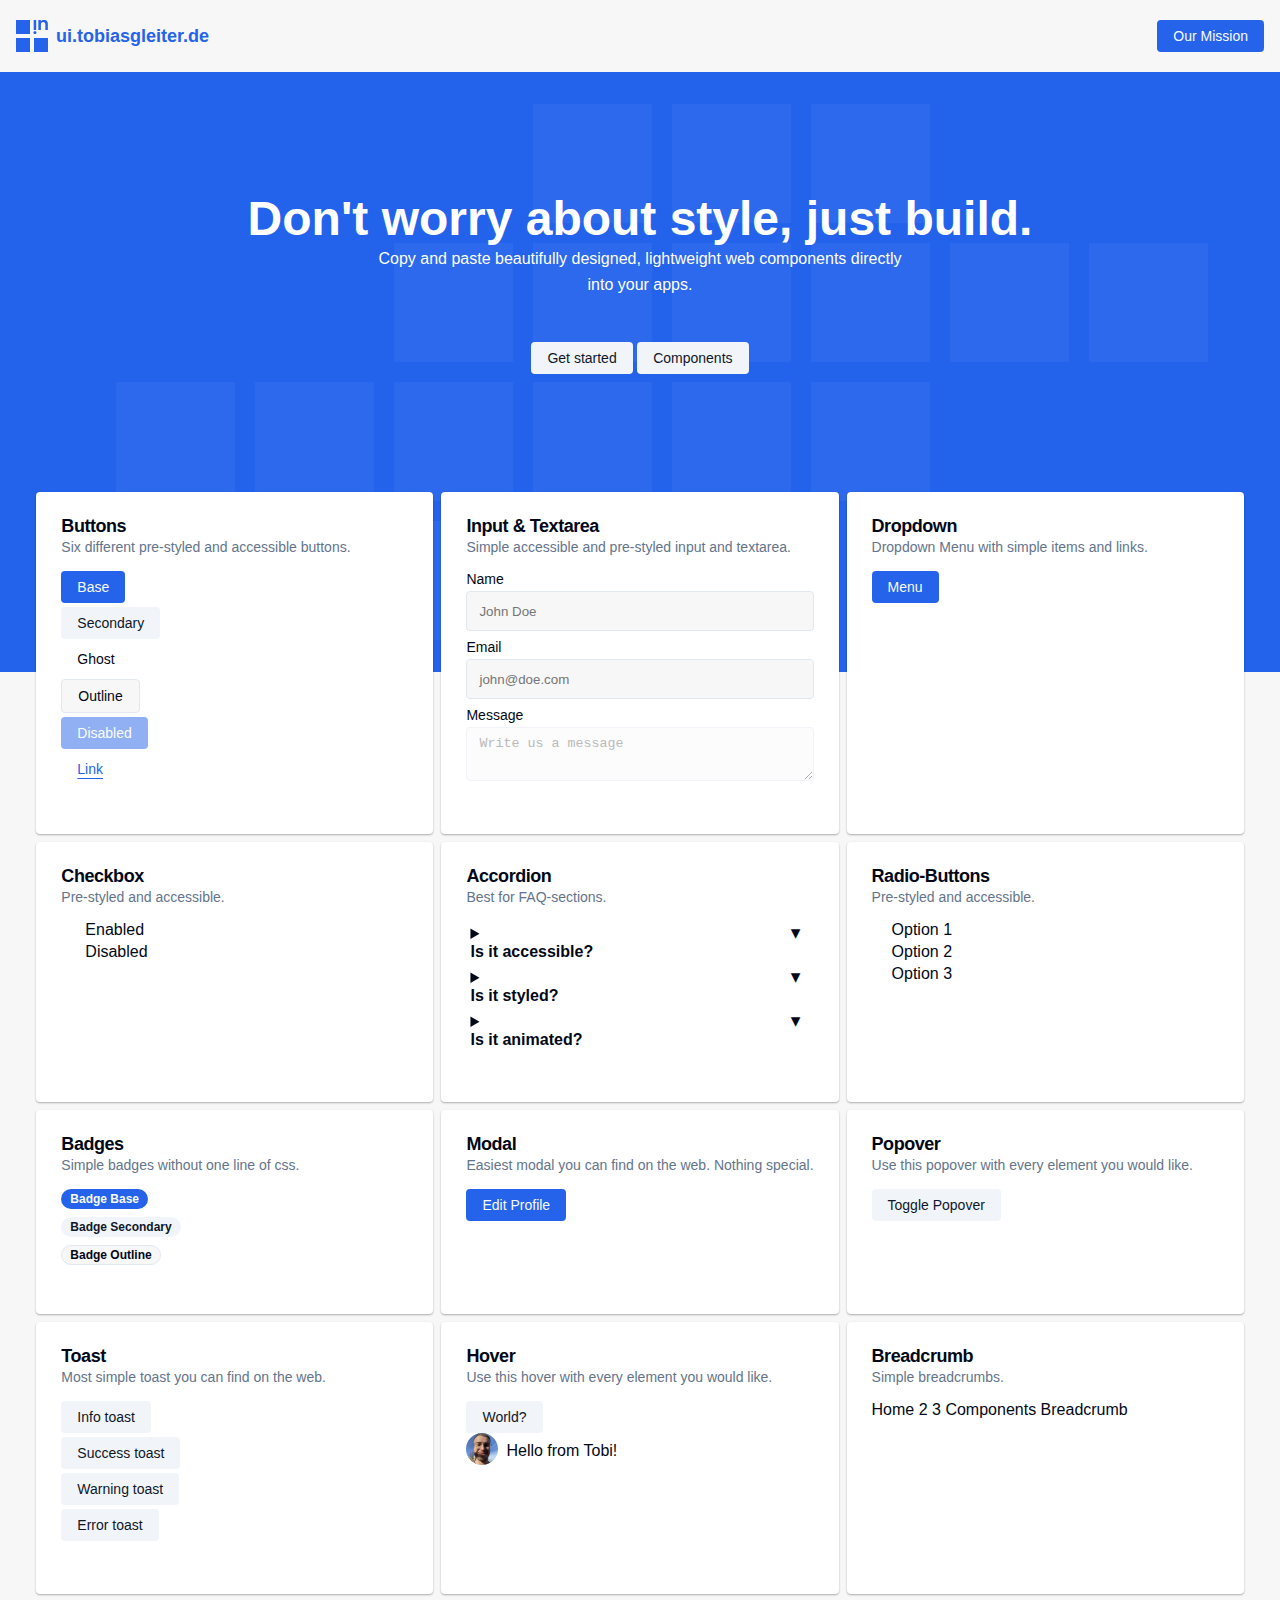
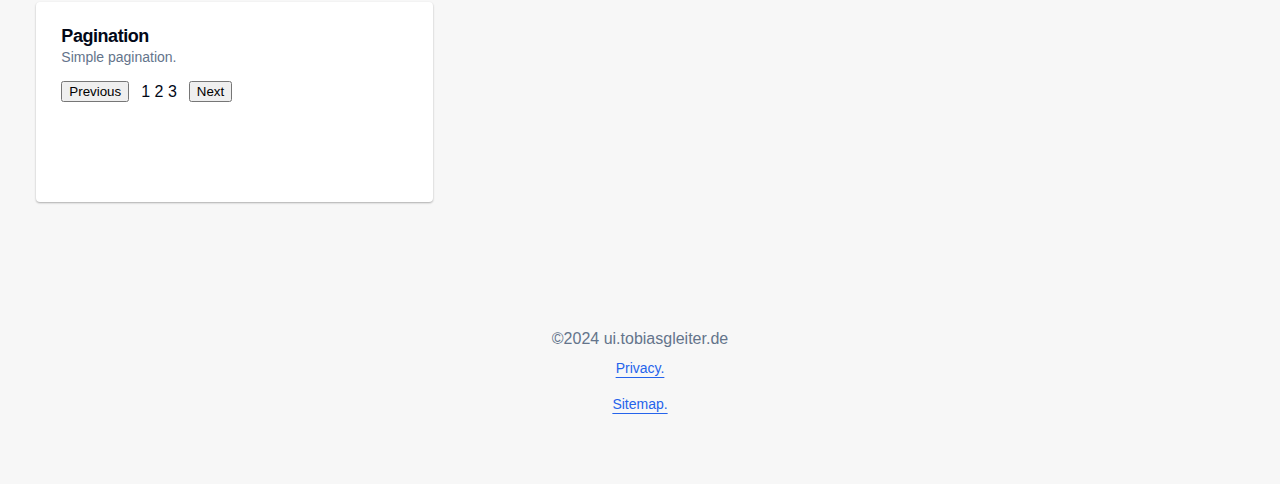
==== index.html @ 754159ae "chore: modal description" ====
<!DOCTYPE html>
<html lang="en">
  <head>
    <meta charset="UTF-8" />
    <meta name="viewport" content="width=device-width, initial-scale=1.0" />
    <title>ui.tobiasgleiter.de</title>
    <link rel="stylesheet" href="css/theme.css" />
    <link rel="stylesheet" href="css/index.css" />
    <link rel="stylesheet" href="css/utils.css" />
  </head>
  <body>
    <div class="body__wrapper">
      <header class="header">
        <div class="header__container">
          <div class="logo" onclick="window.open('/index.html', '_self')">
            <img src="img/logo.svg" width="32px" height="32px" class="logo__img" />
            <span class="logo__text">ui.tobiasgleiter.de</span>
          </div>
          <div><button-base onclick="window.open('/mission', '_self')">Our Mission</button-base></div>
        </div>
      </header>
      <main class="container">
        <div src="hero-background.svg" class="hero__image"></div>
        <section class="hero">
          <div class="hero__top">
            <h1 class="hero__headline">Don't worry about style, just build.</h1>
            <p class="hero__description">Copy and paste beautifully designed, lightweight web components directly into your apps.</p>
          </div>
          <div>
            <button-base secondary onclick="window.open('/docs', '_self')">Get started</button-base>
            <button-base secondary onclick="window.open('/docs/components', '_self')">Components</button-base>
          </div>
        </section>
        <section class="card-grid gap-2">
          <card-base>
            <div slot="header">Buttons</div>
            <div slot="description">Six different pre-styled and accessible buttons.</div>
            <div slot="content" class="flex-col gap">
              <button-base>Base</button-base>
              <button-base secondary>Secondary</button-base>
              <button-base ghost>Ghost</button-base>
              <button-base outline>Outline</button-base>
              <button-base disabled>Disabled</button-base>
              <link-base href="#" target="_blank">Link</link-base>
            </div>
          </card-base>
          <card-base>
            <div slot="header">Input & Textarea</div>
            <div slot="description">Simple accessible and pre-styled input and textarea.</div>
            <div slot="content" class="flex-col gap-2">
              <input-base id="name" placeholder="John Doe">Name</input-base>
              <input-base id="email" placeholder="john@doe.com">Email</input-base>
              <textarea-base disabled placeholder="Write us a message">Message</textarea-base>
            </div>
          </card-base>
          <card-base>
            <div slot="header">Dropdown</div>
            <div slot="description">Dropdown Menu with simple items and links.</div>
            <div slot="content" class="flex-col">
              <dropdown-base>
                <div slot="trigger">
                  <button-base>Menu</button-base>
                </div>
                <div slot="content" class="flex-col mb-2 mt">
                  <dropdown-item>
                    <div class="flex-row gap-2 items-center">
                      <avatar-base src="img/avatar.png"></avatar-base>
                      <span>Tobias Gleiter</span>
                    </div>
                  </dropdown-item>
                  <divider-base dashed></divider-base>
                  <dropdown-link href="/profile">Your profile</dropdown-link>
                  <divider-base></divider-base>
                  <dropdown-link href="/dashboard">Dashboard</dropdown-link>
                  <dropdown-link href="/settings">Settings</dropdown-link>
                  <divider-base></divider-base>
                  <dropdown-link href="/logout">Logout</dropdown-link>
                </div>
              </dropdown-base>
            </div>
          </card-base>
          <card-base>
            <div slot="header">Checkbox</div>
            <div slot="description">Pre-styled and accessible.</div>
            <div slot="content" class="flex-col gap">
              <checkbox-base checked>Enabled</checkbox-base>
              <checkbox-base disabled>Disabled</checkbox-base>
            </div>
          </card-base>
          <card-base>
            <div slot="header">Accordion</div>
            <div slot="description">Best for FAQ-sections.</div>
            <div slot="content">
              <accordion-base name="faq">
                <div slot="summary">Is it accessible?</div>
                <div slot="content">Yes!</div>
              </accordion-base>
              <accordion-base name="faq">
                <div slot="summary">Is it styled?</div>
                <div slot="content">Yes!</div>
              </accordion-base>
              <accordion-base name="faq">
                <div slot="summary">Is it animated?</div>
                <div slot="content">No!</div>
              </accordion-base>
            </div>
          </card-base>
          <card-base>
            <div slot="header">Radio-Buttons</div>
            <div slot="description">Pre-styled and accessible.</div>
            <div slot="content">
              <radio-group name="options">
                <div slot="radio-group" value="option_1">Option 1</div>
                <div slot="radio-group" value="option_2">Option 2</div>
                <div slot="radio-group" value="option_3">Option 3</div>
              </radio-group>
            </div>
          </card-base>
          <card-base>
            <div slot="header">Badges</div>
            <div slot="description">Simple badges without one line of css.</div>
            <div slot="content" class="flex-col gap-2">
              <badge-base>Badge Base</badge-base>
              <badge-base secondary>Badge Secondary</badge-base>
              <badge-base outline>Badge Outline</badge-base>
            </div>
          </card-base>
          <card-base>
            <div slot="header">Modal</div>
            <div slot="description">Easiest modal you can find on the web. Nothing special.</div>
            <div slot="content">
              <button-base onclick="profile.showModal()">Edit Profile</button-base>
              <dialog-base id="profile">
                <div slot="header">Edit Profile</div>
                <div slot="description">Make changes to your profile here. Click save when you're done.</div>
                <div slot="content" class="flex-col gap-2">
                  <div class="flex-col gap">
                    <input-base name="user_name" placeholder="John Doe">Name</input-base>
                  </div>
                  <div class="flex-col gap">
                    <input-base name="email" placeholder="john@doe.com">Email</input-base>
                  </div>
                </div>
                <div slot="footer">
                  <button-base>Save</button-base>
                </div>
              </dialog-base>
            </div>
          </card-base>
          <card-base>
            <div slot="header">Popover</div>
            <div slot="description">Use this popover with every element you would like.</div>
            <div slot="content">
              <popover-base>
                <div slot="trigger">
                  <button-base secondary>Toggle Popover</button-base>
                </div>
                <div slot="content">Your popover content here. Use escape to close the popover</div>
              </popover-base>
            </div>
          </card-base>
          <card-base>
            <div slot="header">Toast</div>
            <div slot="description">Most simple toast you can find on the web.</div>
            <div slot="content" class="flex-col gap">
              <button-base secondary onclick="toast.show('This is an info toast')">Info toast</button-base>
              <button-base secondary onclick="toast.show('This is a success toast', 'success')">Success toast</button-base>
              <button-base secondary onclick="toast.show('This is a warning toast', 'warning')">Warning toast</button-base>
              <button-base secondary onclick="toast.show('This is an error toast', 'error')">Error toast</button-base>
              <toast-provider id="toast"></toast-provider>
            </div>
          </card-base>
          <card-base>
            <div slot="header">Hover</div>
            <div slot="description">Use this hover with every element you would like.</div>
            <div slot="content">
              <hover-base>
                <div slot="trigger"><button-base secondary>World?</button-base></div>
                <div slot="content">
                  <div class="flex-row gap-2 items-center">
                    <avatar-base src="./img/avatar.png"></avatar-base>
                    Hello from Tobi!
                  </div>
                </div>
              </hover-base>
            </div>
          </card-base>
          <card-base>
            <div slot="header">Breadcrumb</div>
            <div slot="description">Simple breadcrumbs.</div>
            <div slot="content">
              <breadcrumb-base>
                <breadcrumb-link href="/home">Home</breadcrumb-link>
                <breadcrumb-link href="/2">2</breadcrumb-link>
                <breadcrumb-link href="/3">3</breadcrumb-link>
                <breadcrumb-link href="/components">Components</breadcrumb-link>
                <breadcrumb-link href="/breadcrumb">Breadcrumb</breadcrumb-link>
              </breadcrumb-base>
            </div>
          </card-base>
          <card-base>
            <div slot="header">Pagination</div>
            <div slot="description">Simple pagination.</div>
            <div slot="content">
              <pagination-base>
                <pagination-page href="#" current>1</pagination-page>
                <pagination-page href="#">2</pagination-page>
                <pagination-page href="#">3</pagination-page>
              </pagination-base>
            </div>
          </card-base>
        </section>
      </main>
      <footer class="footer">
        <div class="footer__container">
          <span>&copy2024 ui.tobiasgleiter.de</span>
          <link-base href="/privacy">Privacy.</link-base>
          <link-base href="/sitemap">Sitemap.</link-base>
        </div>
      </footer>
    </div>
    <script src="ui/button.js" type="text/javascript" defer></script>
    <script src="ui/card.js" type="text/javascript" defer></script>
    <script src="ui/input.js" type="text/javascript" defer></script>
    <script src="ui/dropdown.js" type="text/javascript" defer></script>
    <script src="ui/checkbox.js" type="text/javascript" defer></script>
    <script src="ui/dialog.js" type="text/javascript" defer></script>
    <script src="ui/divider.js" type="text/javascript" defer></script>
    <script src="ui/accordion.js" type="text/javascript" defer></script>
    <script src="ui/radio-group.js" type="text/javascript" defer></script>
    <script src="ui/badge.js" type="text/javascript" defer></script>
    <script src="ui/popover.js" type="text/javascript" defer></script>
    <script src="ui/toast.js" type="text/javascript" defer></script>
    <script src="ui/textarea.js" type="text/javascript" defer></script>
    <script src="ui/hover.js" type="text/javascript" defer></script>
    <script src="ui/breadcrumb.js" type="text/javascript" defer></script>
    <script src="ui/link.js" type="text/javascript" defer></script>
    <script src="ui/pagination.js" type="text/javascript" defer></script>
    <script src="ui/avatar.js" type="text/javascript" defer></script>
  </body>
</html>
---- css/theme.css ----
/* || THEME & FONTS*/
:root {
  --background: hsl(0 0% 97%);
  --foreground: hsl(222.2 84% 4.9%);
  --card: hsl(0 0% 100%);
  --card-foreground: hsl(222.2 84% 4.9%);
  --popover: hsl(0 0% 100%);
  --popover-foreground: hsl(222.2 84% 4.9%);
  --primary: hsl(221.2 83.2% 53.3%);
  --primary-foreground: hsl(210 40% 98%);
  --secondary: hsl(210 40% 96.1%);
  --secondary-foreground: hsl(222.2 47.4% 11.2%);
  --muted: hsl(210 40% 96.1%);
  --muted-foreground: hsl(215.4 16.3% 46.9%);
  --accent: hsl(210 40% 96.1%);
  --accent-foreground: hsl(222.2 47.4% 11.2%);
  --destructive: hsl(0 84.2% 60.2%);
  --destructive-foreground: hsl(210 40% 98%);
  --border: hsl(214.3 31.8% 91.4%);
  --input: hsl(214.3 31.8% 91.4%);
  --ring: 221.2 83.2% 53.3%;

  --radius: 4px;
  --gap: 4px;
  --padding: 4px;

  --shadow-color: rgba(0, 0, 0, 0.3);
  --shadow: 0 1px 2px 0 var(--shadow-color);
  --ring-offset-shadow: 0 0 transparent;
  --ring-shadow: 0 0 transparent;

  --info-color: var(--foreground);
  --warning-color: orange;
  --success-color: green;
  --error-color: red;

  --text-3xl: 48px;
  --text-2xl: 28px;
  --text-xl: 24px;
  --text-large: 18px;
  --text-base: 16px;
  --text-small: 14px;
  --text-xs: 12px;
}

/* @media (prefers-color-scheme: dark) {
  :root {
    --foreground-color: hsl(0, 0%, 100%);
    --foreground-muted-color: hsl(0, 0%, 80%);
    --background-color: hsl(0, 0%, 10%);
    --background-muted-color: hsl(0, 0%, 12%);

    --card-background-color: hsl(00, 0%, 20%);
  }
} */

.not-supported {
  display: none;
  border: 1px solid #ff0000;
  color: #ff0000;
  padding: 5px;
}

.not-supported.visible {
  display: block;
}

.error-message {
  display: none;
  border: 1px solid #ff0000;
  color: #ff0000;
  padding: 5px;
}

[invalid] ~ .error-message {
  display: inline-block;
  margin-top: 5px;
}

label {
  display: flex;
  flex-direction: column;
  width: 250px;
}

label + button[type='submit'] {
  margin-top: 15px;
}
---- css/index.css ----
/* || RESET */
h1,
h2,
h3,
h4,
h5,
h6,
p {
  padding: 0;
  margin: 0;
  box-sizing: border-box;
}

body {
  background-color: var(--background);
  color: var(--foreground);
  font-size: var(--text-base);
  font-family: 'Helvetica', Sans-Serif;

  height: 100%;
  margin: 0;
}

.body__wrapper {
  display: flex;
  flex-direction: column;
  min-height: 100vh;
  width: 100%;
}

.header {
  position: fixed;
  width: 100%;
  height: 72px;
  align-items: center;
  background-color: var(--background);
  z-index: 100;
}

.header__container {
  max-width: 1440px;
  height: 100%;

  display: flex;
  align-items: center;
  justify-content: space-between;

  margin: 0 auto;
  padding-left: 16px;
  padding-right: 16px;
}

.container {
  max-width: 1440px;
  height: 100%;
  margin: 0 auto;
  padding-left: 16px;
  padding-right: 16px;
}

.logo {
  display: flex;
  flex-direction: row;
  align-items: center;
  gap: calc(var(--gap) * 2);
}

.logo__img:hover {
  rotate: 180deg;
  transition: 400ms;
}

.logo__text {
  font-weight: 600;
  color: var(--primary);
  font-size: var(--text-large);
}

.hero {
  display: flex;
  flex-direction: column;
  justify-content: center;
  text-align: center;
  gap: var(--gap);
  height: 420px;
  margin-top: 72px;
}
.hero__top {
  margin-bottom: 40px;
}

.hero__headline {
  font-size: var(--text-3xl);
  color: white;
}

.hero__description {
  color: white;
  line-height: 26px;
  max-width: 550px;
  margin: 0 auto;
}

.hero__image {
  position: absolute;
  z-index: -50;
  top: 72px;
  left: 0;
  width: 100%;
  height: 600px;
  border: none;
  background-image: url('hero-background.svg');
  background-position: center;
  /* background-size: cover;
  background-repeat: no-repeat; */
}

.footer {
  background-color: var(--background);
  color: var(--muted-foreground);
  margin-top: 64px;
}

.footer__container {
  max-width: 1440px;
  height: 100%;
  display: flex;
  flex-direction: column;
  gap: var(--gap);
  align-items: center;
  justify-content: center;
  margin: 0 auto;
  padding: 64px 16px;
}
---- css/utils.css ----
.flex-row {
  display: flex;
  flex-direction: row;
}

.flex-warp {
  flex-wrap: wrap;
}
.flex-col {
  display: flex;
  flex-direction: column;
}

.items-center {
  align-items: center;
}

.gap {
  gap: var(--gap);
}

.gap-2 {
  gap: calc(var(--gap) * 2);
}

.gap-4 {
  gap: calc(var(--gap) * 4);
}

.mt {
  margin-top: 8px;
}

.mb-2 {
  margin-bottom: 16px;
}

.ml {
  margin-left: 8px;
}

.card-grid {
  display: grid;
  grid-template-columns: repeat(1, 1fr);
}

@media (min-width: 768px) {
  .card-grid {
    grid-template-columns: repeat(3, 1fr); /* 3 columns on larger screens */
  }
}
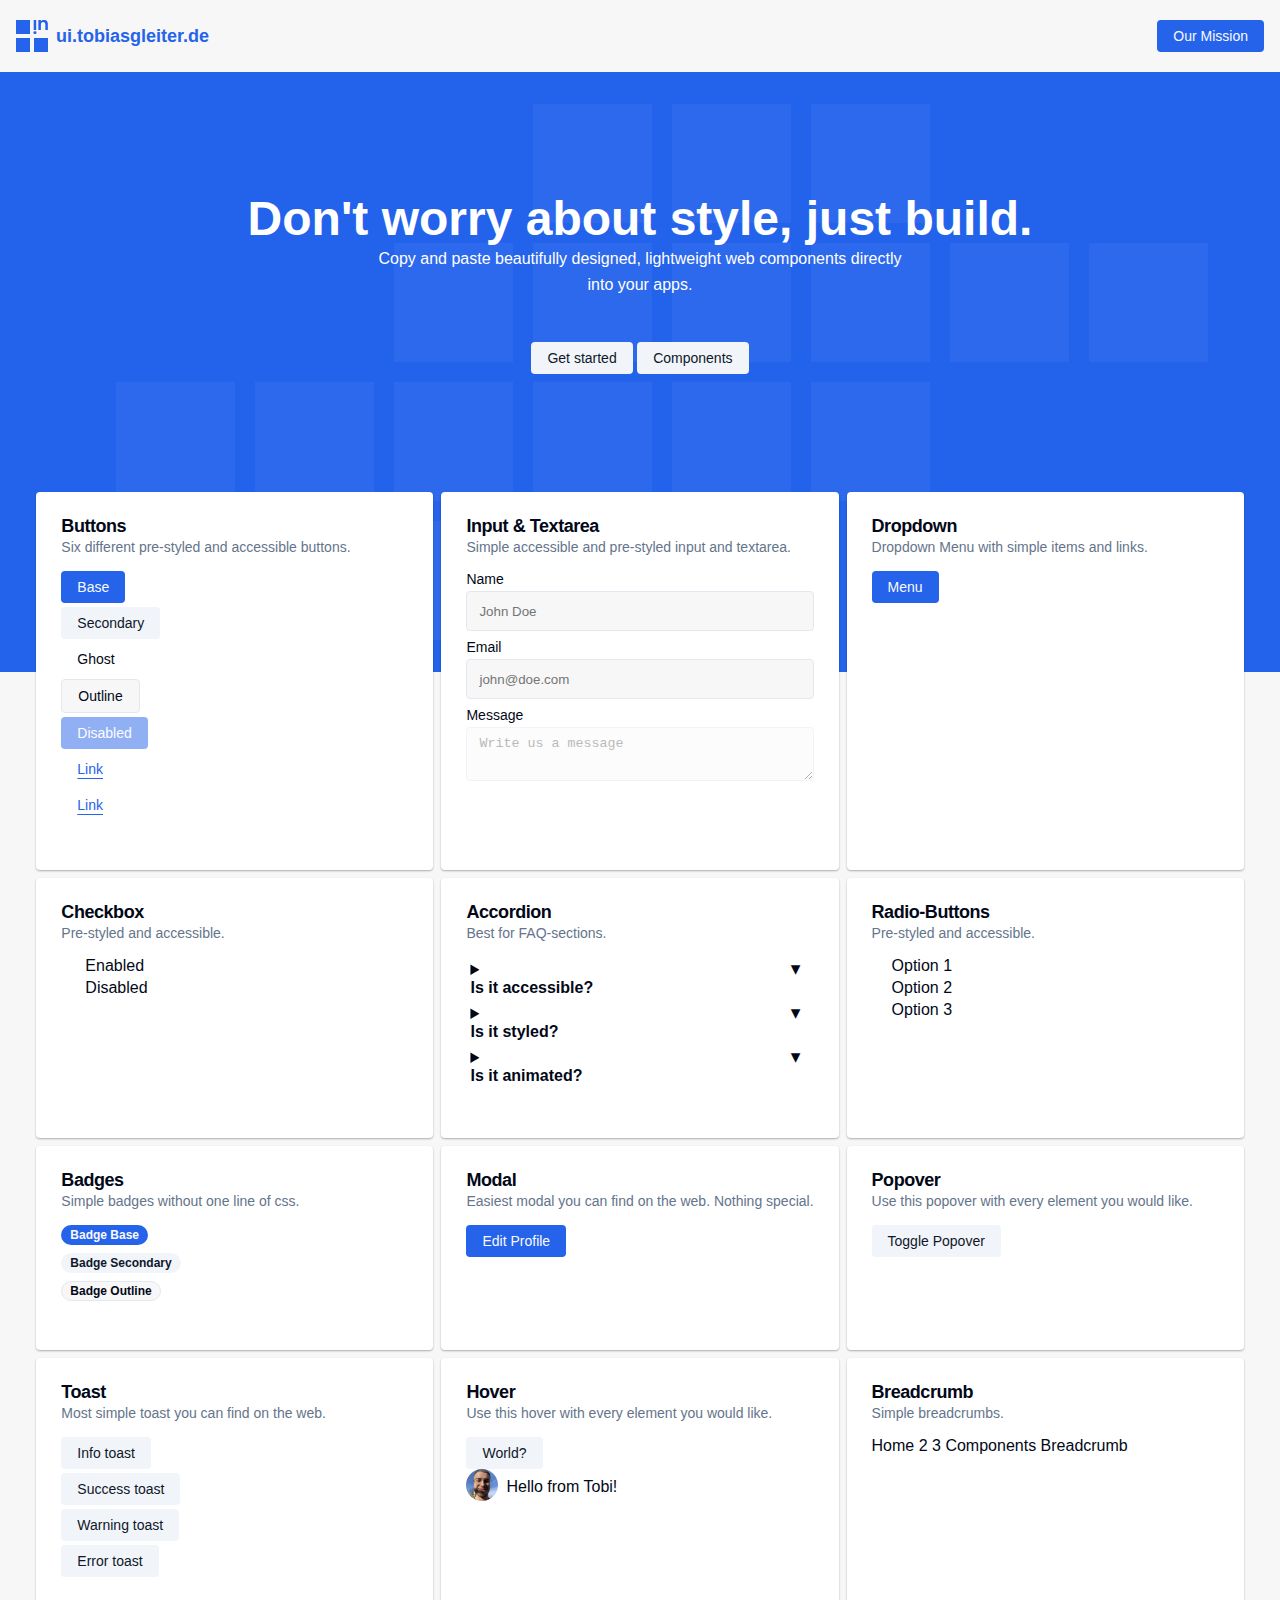
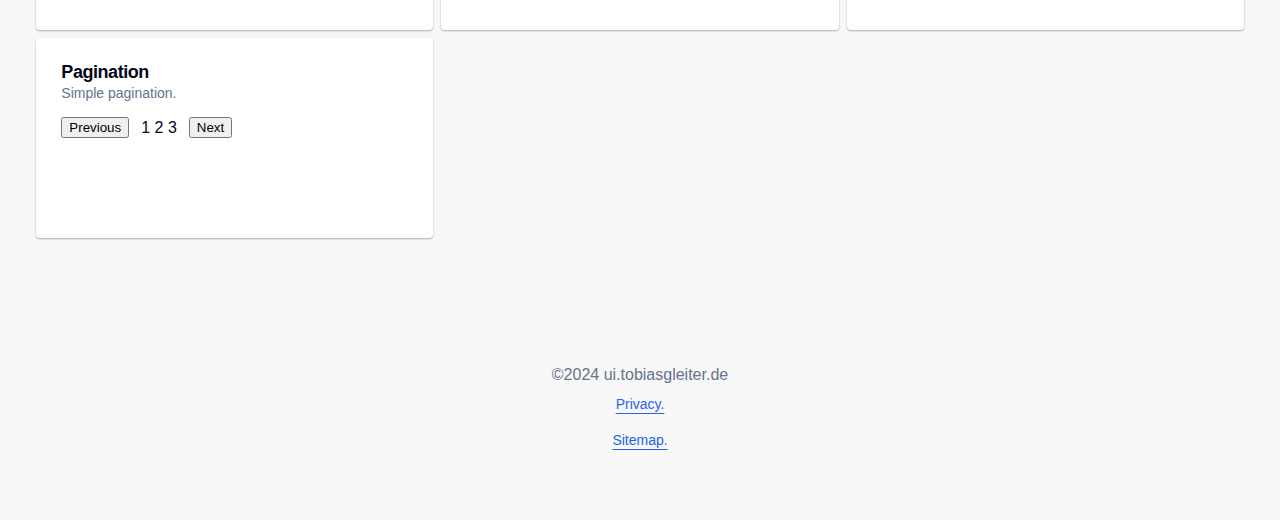
==== commit bc7bf461: "feat: secondary link" ====
--- a/index.html
+++ b/index.html
@@ -42,6 +42,7 @@
               <button-base outline>Outline</button-base>
               <button-base disabled>Disabled</button-base>
               <link-base href="#" target="_blank">Link</link-base>
+              <link-base secondary href="#">Link</link-base>
             </div>
           </card-base>
           <card-base>
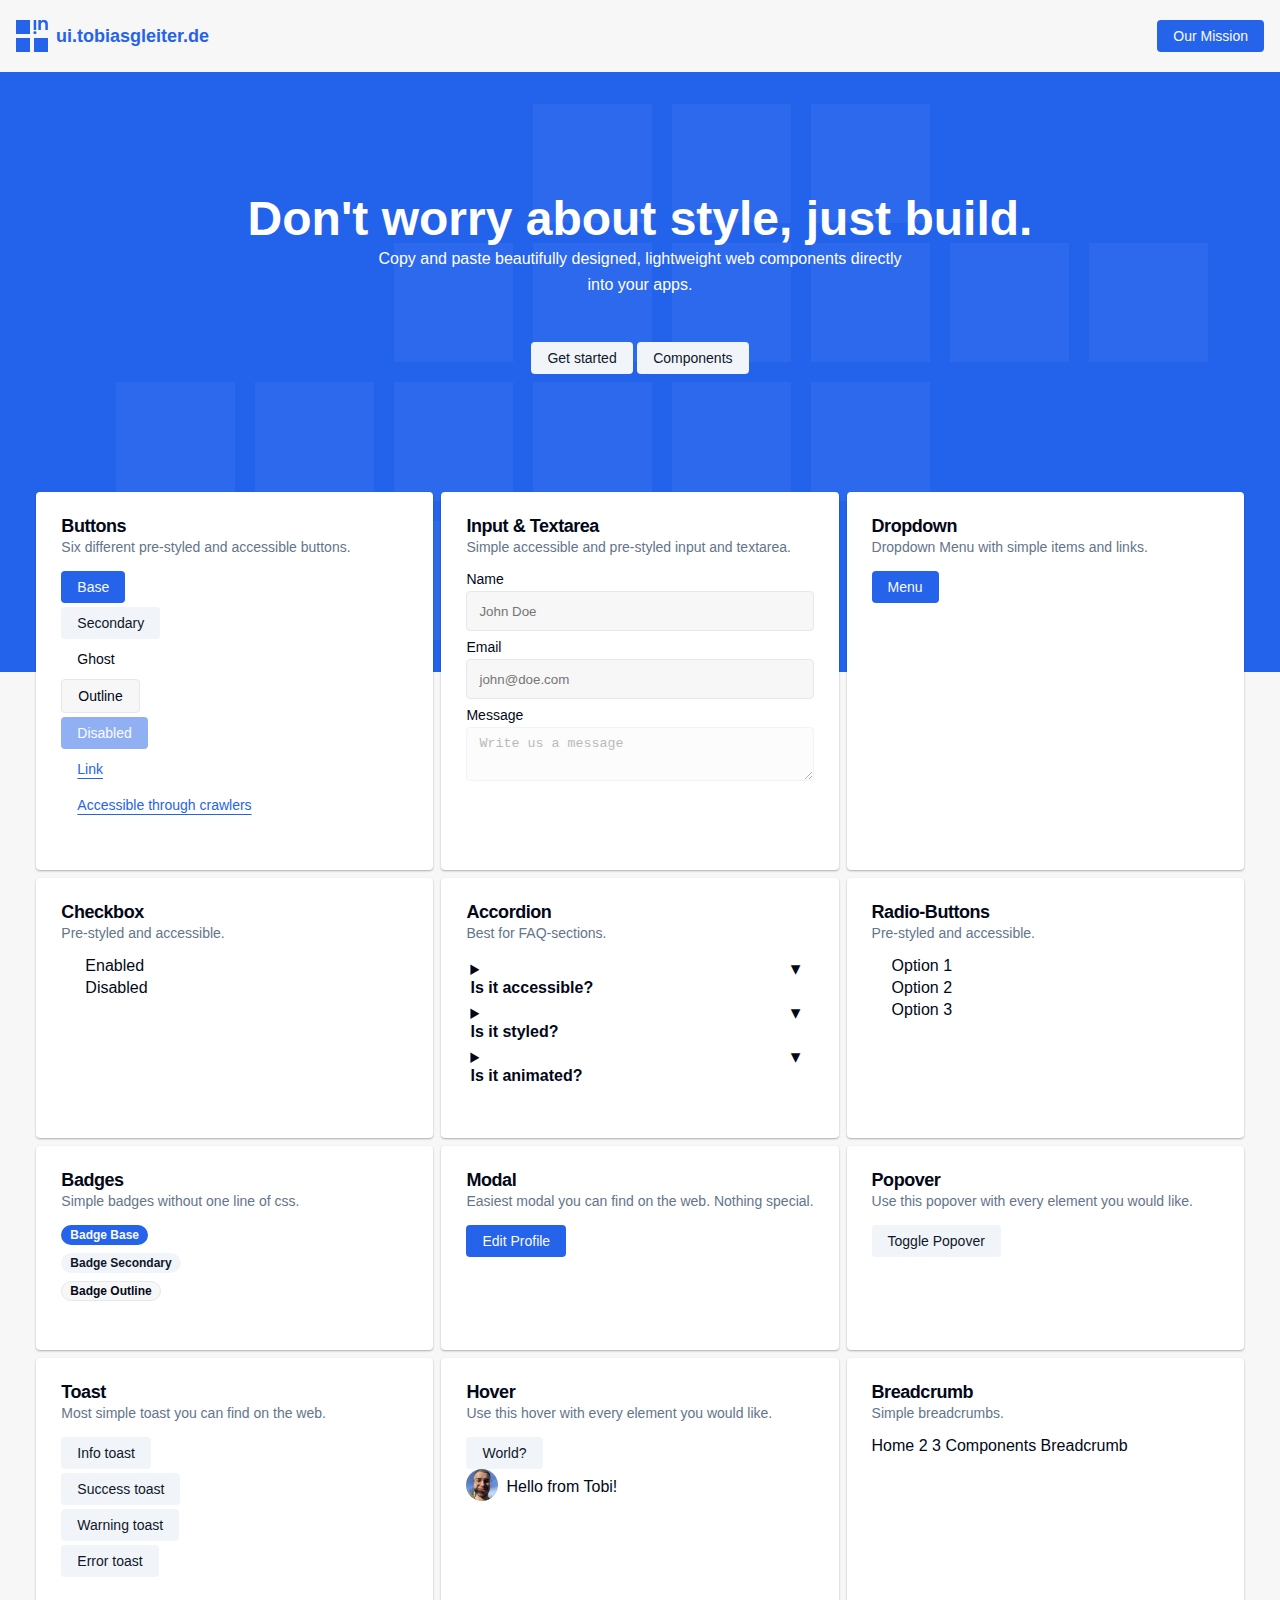
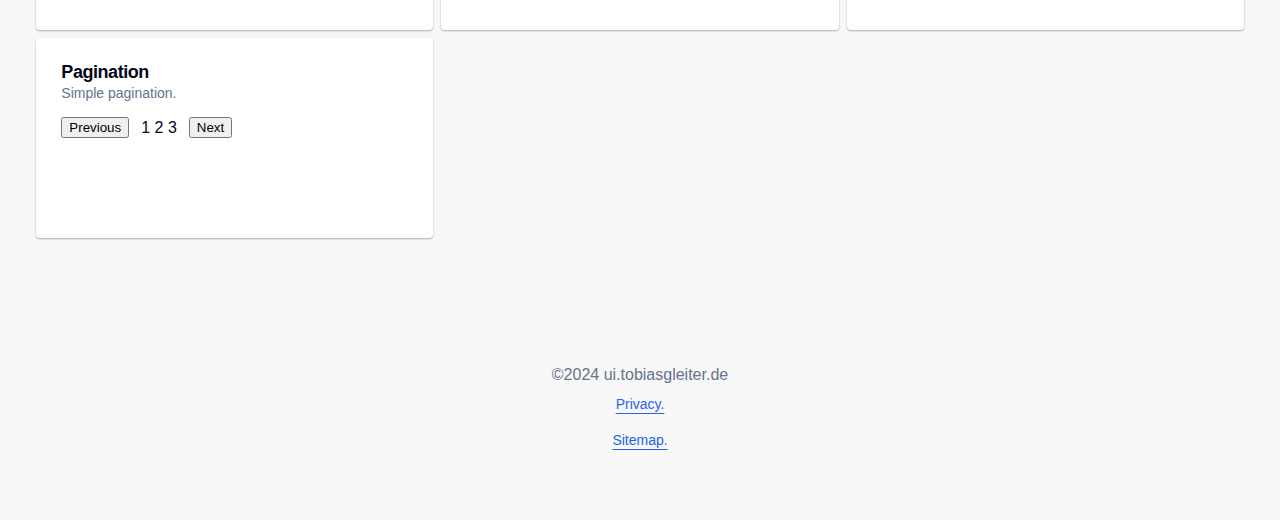
==== commit 548c4e38: "refactor: link accessible through crwalers" ====
--- a/index.html
+++ b/index.html
@@ -42,7 +42,7 @@
               <button-base outline>Outline</button-base>
               <button-base disabled>Disabled</button-base>
               <link-base href="#" target="_blank">Link</link-base>
-              <link-base secondary href="#">Link</link-base>
+              <link-base secondary href="#">Accessible through crawlers</link-base>
             </div>
           </card-base>
           <card-base>
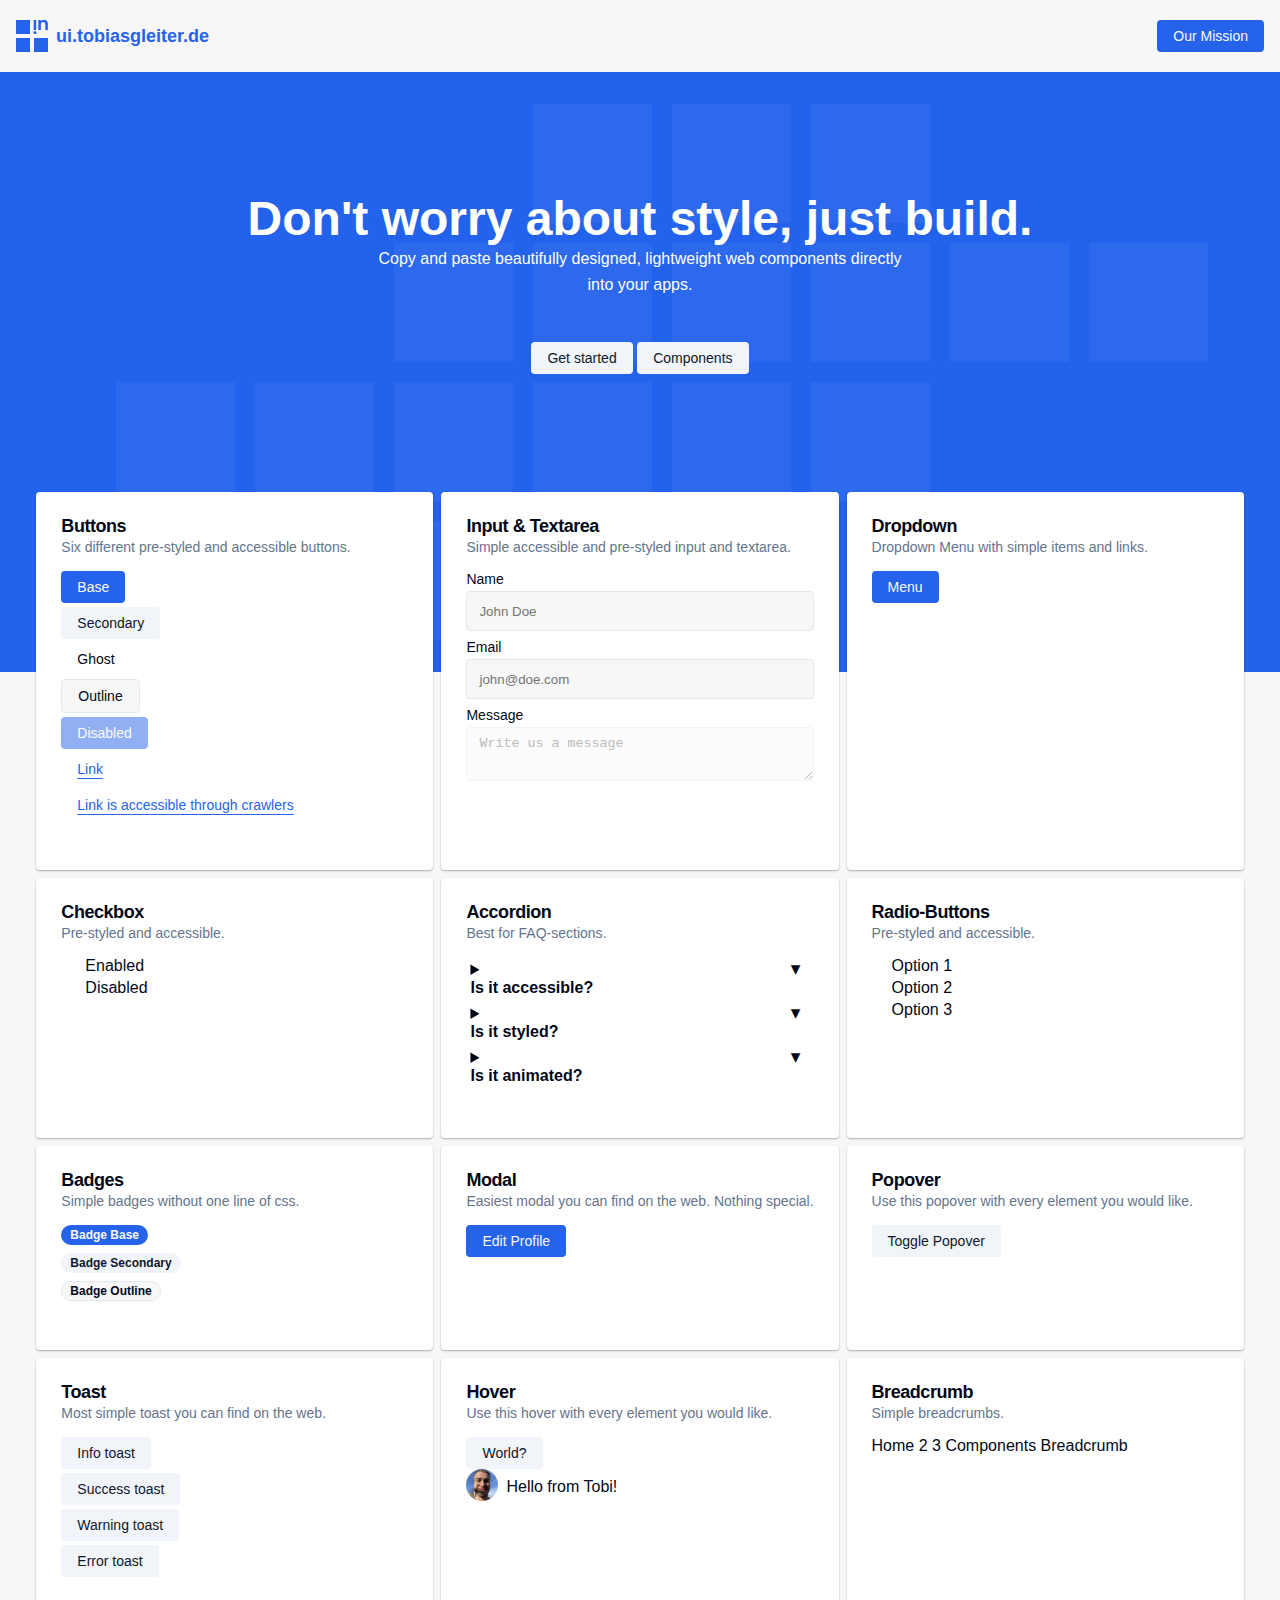
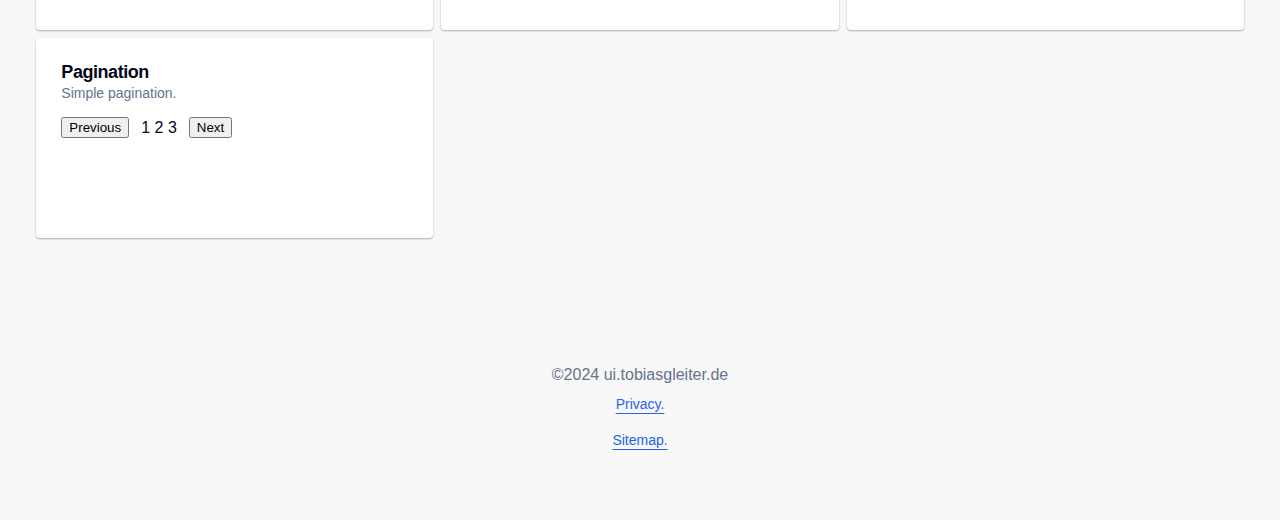
==== commit bc5e89d9: "style: docs layout" ====
--- a/index.html
+++ b/index.html
@@ -42,7 +42,7 @@
               <button-base outline>Outline</button-base>
               <button-base disabled>Disabled</button-base>
               <link-base href="#" target="_blank">Link</link-base>
-              <link-base secondary href="#">Accessible through crawlers</link-base>
+              <link-base secondary href="#">Link is accessible through crawlers</link-base>
             </div>
           </card-base>
           <card-base>
--- a/css/theme.css
+++ b/css/theme.css
@@ -1,6 +1,12 @@
+/* 
+MIT License
+Copyright (c) 2024 Tobias Gleiter 
+*/
+
 /* || THEME & FONTS*/
 :root {
   --background: hsl(0 0% 97%);
+  --muted-background: hsl(0 0% 100%);
   --foreground: hsl(222.2 84% 4.9%);
   --card: hsl(0 0% 100%);
   --card-foreground: hsl(222.2 84% 4.9%);
@@ -45,44 +51,25 @@
 
 /* @media (prefers-color-scheme: dark) {
   :root {
-    --foreground-color: hsl(0, 0%, 100%);
-    --foreground-muted-color: hsl(0, 0%, 80%);
-    --background-color: hsl(0, 0%, 10%);
-    --background-muted-color: hsl(0, 0%, 12%);
-
-    --card-background-color: hsl(00, 0%, 20%);
+    --background: hsl(0 0% 0%);
+    --muted-background: hsl(0 0% 2%);
+    --foreground: hsl(210 40% 98%);
+    --card: hsl(222.2 84% 4.9%);
+    --card-foreground: hsl(220 40% 98%);
+    --popover: hsl(0 0% 0%);
+    --popover-foreground: hsl(210 40% 98%);
+    --primary: hsl(217.2 91.2% 59.8%);
+    --primary-foreground: hsl(222, 42%, 73%);
+    --secondary: hsl(217.2 32.6% 17.5%);
+    --secondary-foreground: hsl(210 40% 98%);
+    --muted: hsl(217.2 32.6% 17.5%);
+    --muted-foreground: hsl(215 20.2% 65.1%);
+    --accent: hsl(217.2 32.6% 17.5%);
+    --accent-foreground: hsl(210 40% 98%);
+    --destructive: hsl(0 62.8% 30.6%);
+    --destructive-foreground: hsl(210 40% 98%);
+    --border: hsl(217.2 32.6% 17.5%);
+    --input: hsl(217.2 32.6% 17.5%);
+    --ring: hsl(224.3 76.3% 48%);
   }
 } */
-
-.not-supported {
-  display: none;
-  border: 1px solid #ff0000;
-  color: #ff0000;
-  padding: 5px;
-}
-
-.not-supported.visible {
-  display: block;
-}
-
-.error-message {
-  display: none;
-  border: 1px solid #ff0000;
-  color: #ff0000;
-  padding: 5px;
-}
-
-[invalid] ~ .error-message {
-  display: inline-block;
-  margin-top: 5px;
-}
-
-label {
-  display: flex;
-  flex-direction: column;
-  width: 250px;
-}
-
-label + button[type='submit'] {
-  margin-top: 15px;
-}
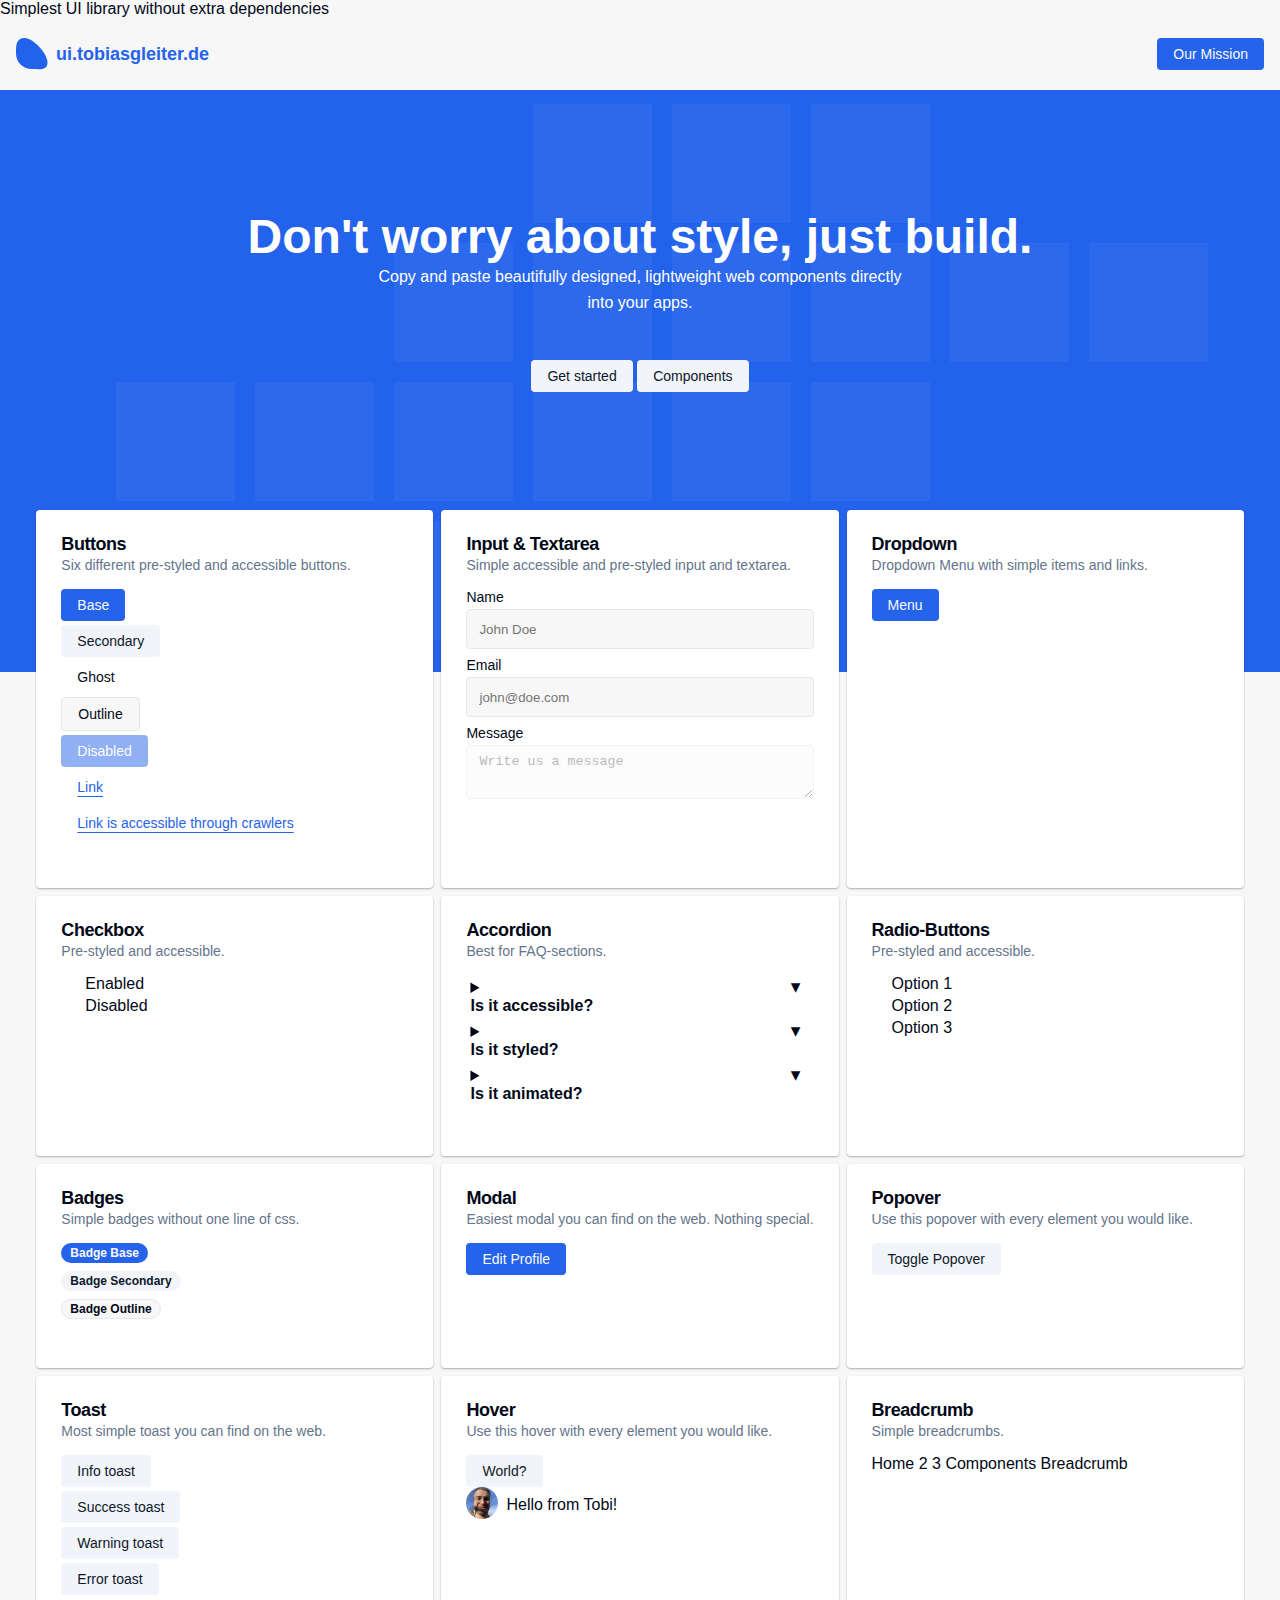
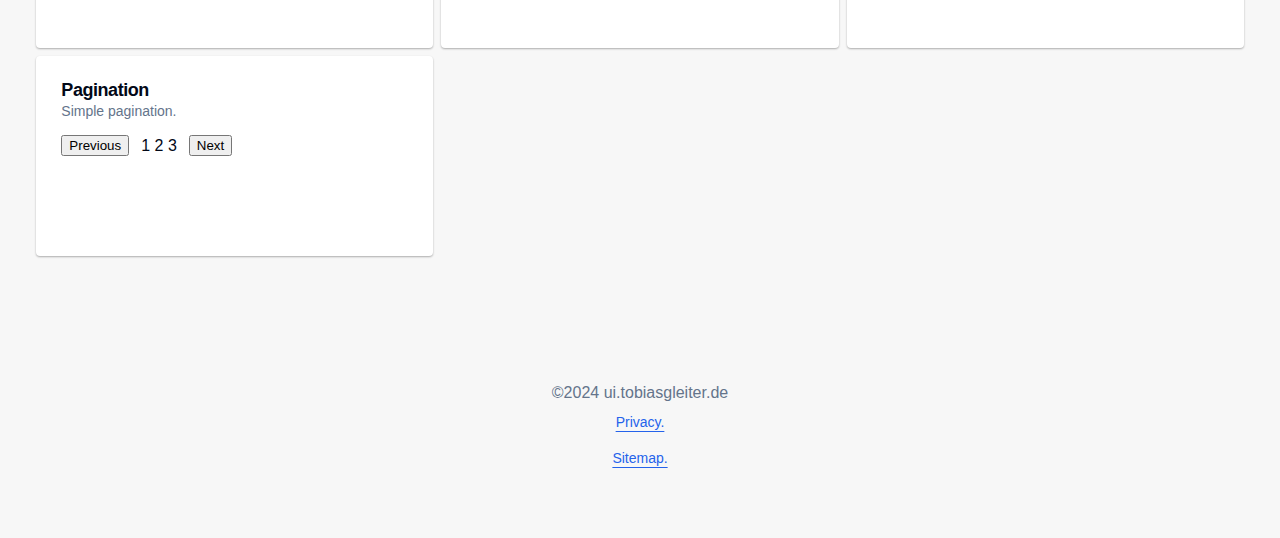
==== commit 2cf3114b: "chore: head description" ====
--- a/index.html
+++ b/index.html
@@ -4,6 +4,7 @@
     <meta charset="UTF-8" />
     <meta name="viewport" content="width=device-width, initial-scale=1.0" />
     <title>ui.tobiasgleiter.de</title>
+    <description>Simplest UI library without extra dependencies</description>
     <link rel="stylesheet" href="css/theme.css" />
     <link rel="stylesheet" href="css/index.css" />
     <link rel="stylesheet" href="css/utils.css" />
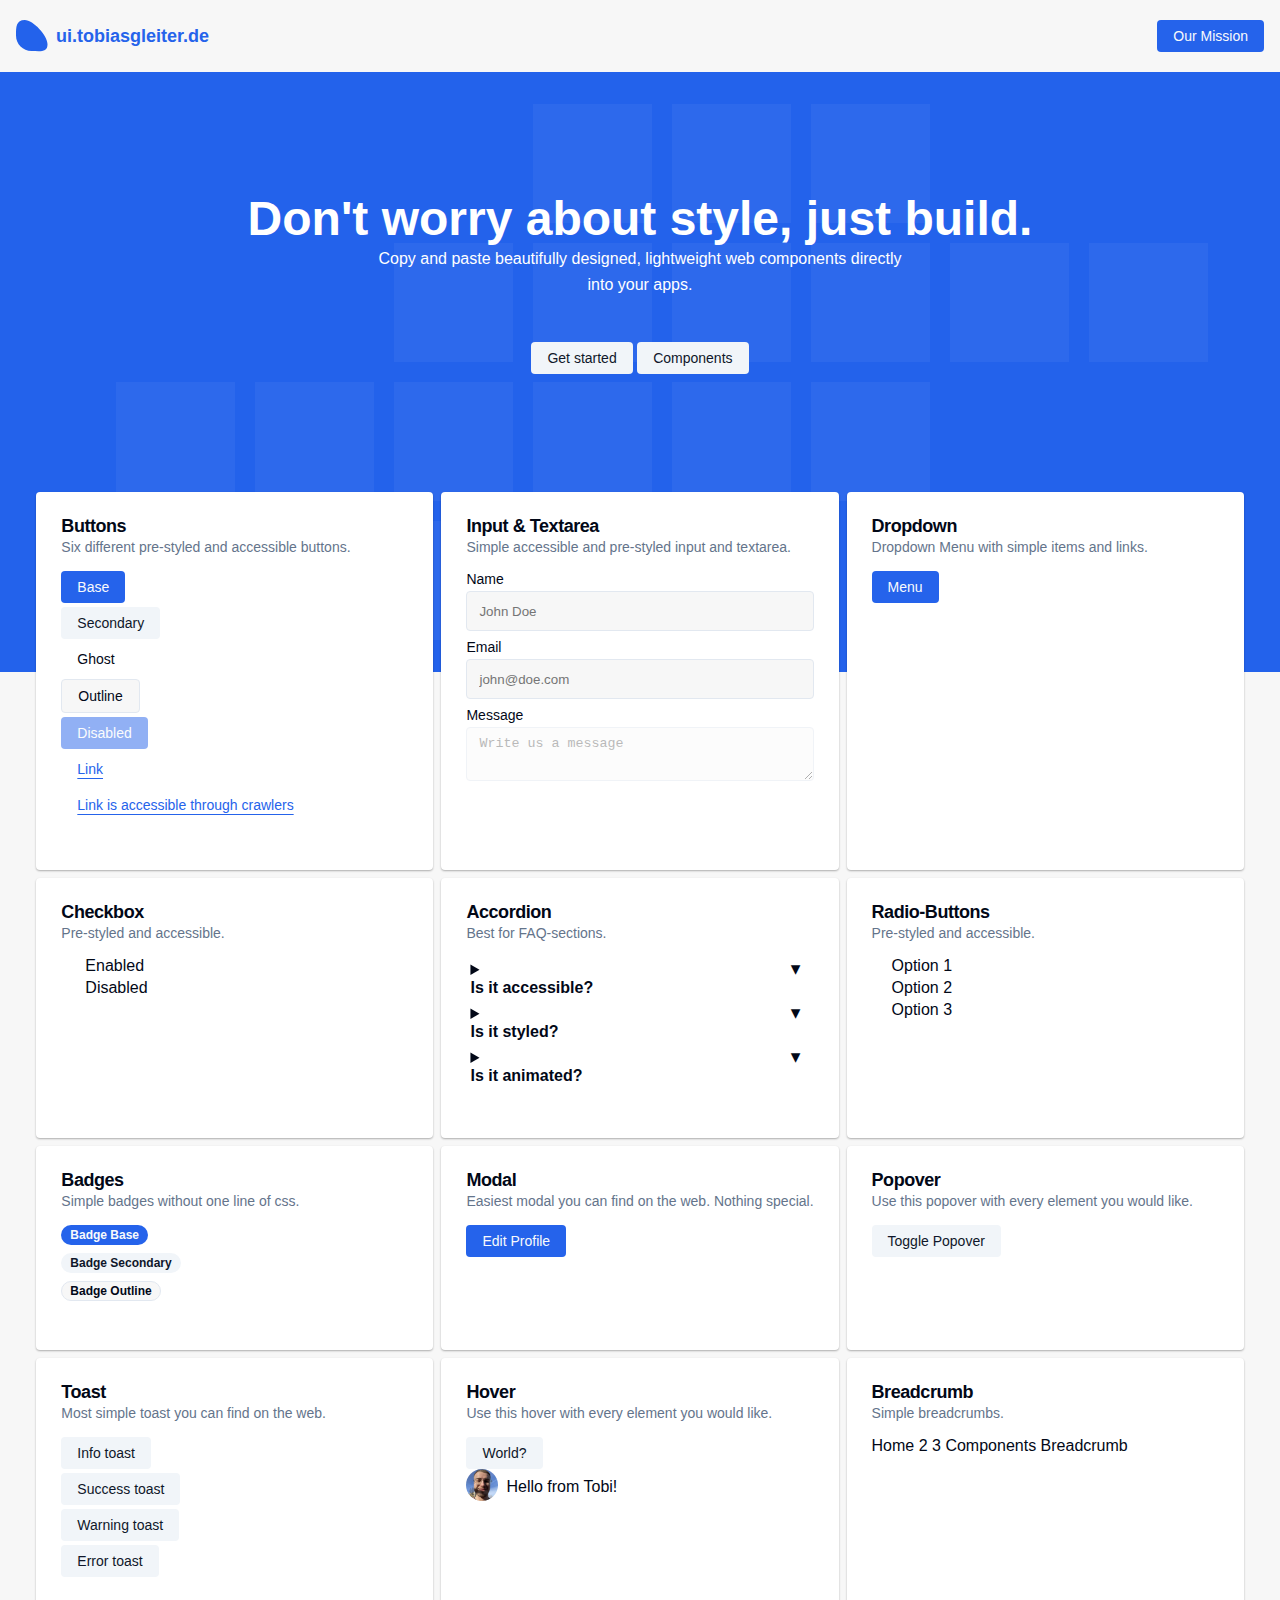
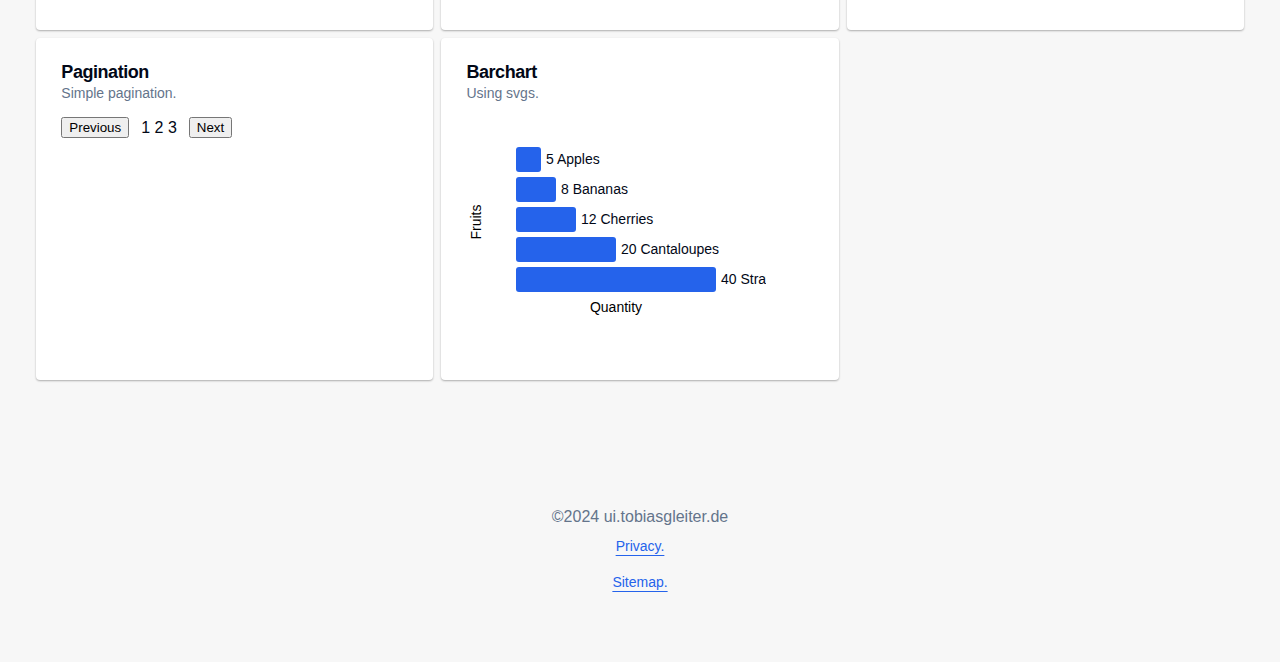
==== commit 25f2f043: "feat: barchart" ====
--- a/index.html
+++ b/index.html
@@ -4,7 +4,6 @@
     <meta charset="UTF-8" />
     <meta name="viewport" content="width=device-width, initial-scale=1.0" />
     <title>ui.tobiasgleiter.de</title>
-    <description>Simplest UI library without extra dependencies</description>
     <link rel="stylesheet" href="css/theme.css" />
     <link rel="stylesheet" href="css/index.css" />
     <link rel="stylesheet" href="css/utils.css" />
@@ -211,6 +210,32 @@
               </pagination-base>
             </div>
           </card-base>
+          <card-base>
+            <div slot="header">Barchart</div>
+            <div slot="description">Using svgs.</div>
+            <div slot="content">
+              <bar-chart id="bar-chart"></bar-chart>
+              <script>
+                // Example usage:
+                document.addEventListener('DOMContentLoaded', () => {
+                  const chart = document.getElementById('bar-chart');
+                  chart.data = [
+                    { label: 'Apples', value: 5 },
+                    { label: 'Bananas', value: 8 },
+                    { label: 'Cherries', value: 12 },
+                    { label: 'Cantaloupes', value: 20 },
+                    { label: 'Strawberries', value: 40 },
+                  ];
+
+                  chart.setOptions({
+                    width: 300,
+                    xAxisLabel: 'Quantity',
+                    yAxisLabel: 'Fruits',
+                  });
+                });
+              </script>
+            </div>
+          </card-base>
         </section>
       </main>
       <footer class="footer">
@@ -239,5 +264,6 @@
     <script src="ui/link.js" type="text/javascript" defer></script>
     <script src="ui/pagination.js" type="text/javascript" defer></script>
     <script src="ui/avatar.js" type="text/javascript" defer></script>
+    <script src="ui/barchart.js" type="text/javascript" defer></script>
   </body>
 </html>
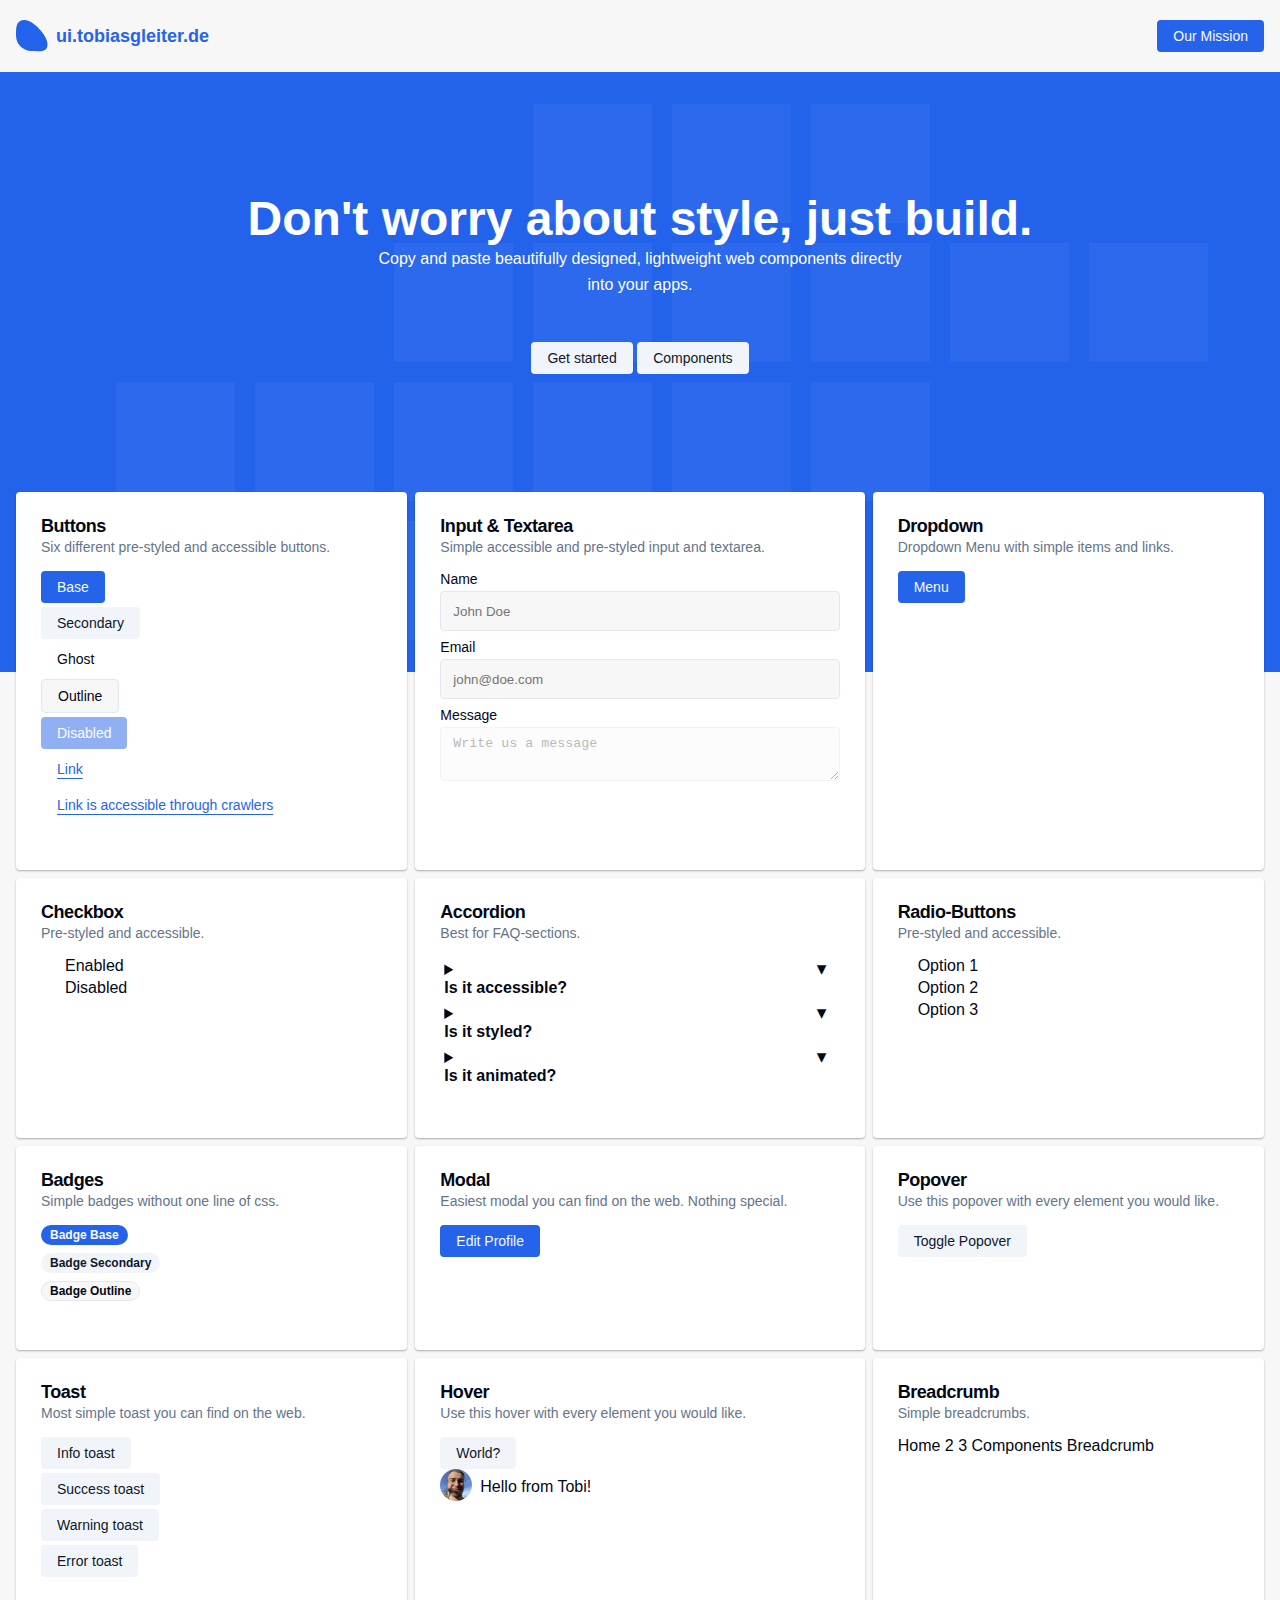
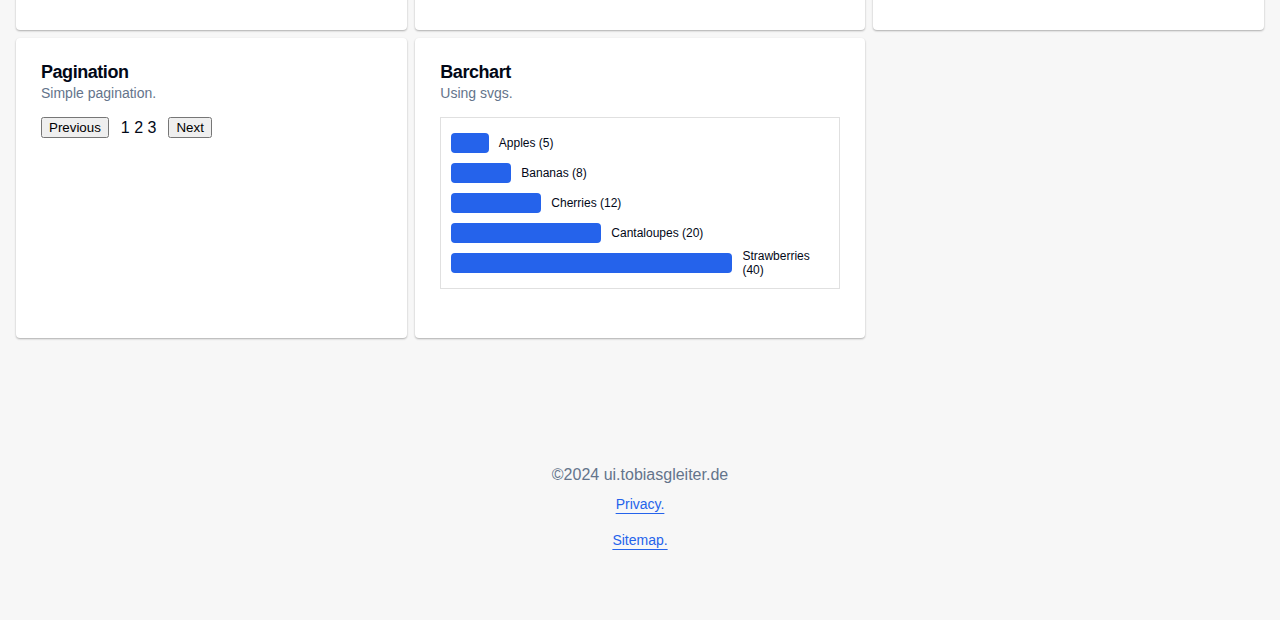
==== commit 951fc285: "feat: bar chart" ====
--- a/index.html
+++ b/index.html
@@ -214,26 +214,13 @@
             <div slot="header">Barchart</div>
             <div slot="description">Using svgs.</div>
             <div slot="content">
-              <bar-chart id="bar-chart"></bar-chart>
-              <script>
-                // Example usage:
-                document.addEventListener('DOMContentLoaded', () => {
-                  const chart = document.getElementById('bar-chart');
-                  chart.data = [
-                    { label: 'Apples', value: 5 },
-                    { label: 'Bananas', value: 8 },
-                    { label: 'Cherries', value: 12 },
-                    { label: 'Cantaloupes', value: 20 },
-                    { label: 'Strawberries', value: 40 },
-                  ];
-
-                  chart.setOptions({
-                    width: 300,
-                    xAxisLabel: 'Quantity',
-                    yAxisLabel: 'Fruits',
-                  });
-                });
-              </script>
+              <bar-chart size="400">
+                <bar-item value="5">Apples</bar-item>
+                <bar-item value="8">Bananas</bar-item>
+                <bar-item value="12">Cherries</bar-item>
+                <bar-item value="20">Cantaloupes</bar-item>
+                <bar-item value="40">Strawberries</bar-item>
+              </bar-chart>
             </div>
           </card-base>
         </section>
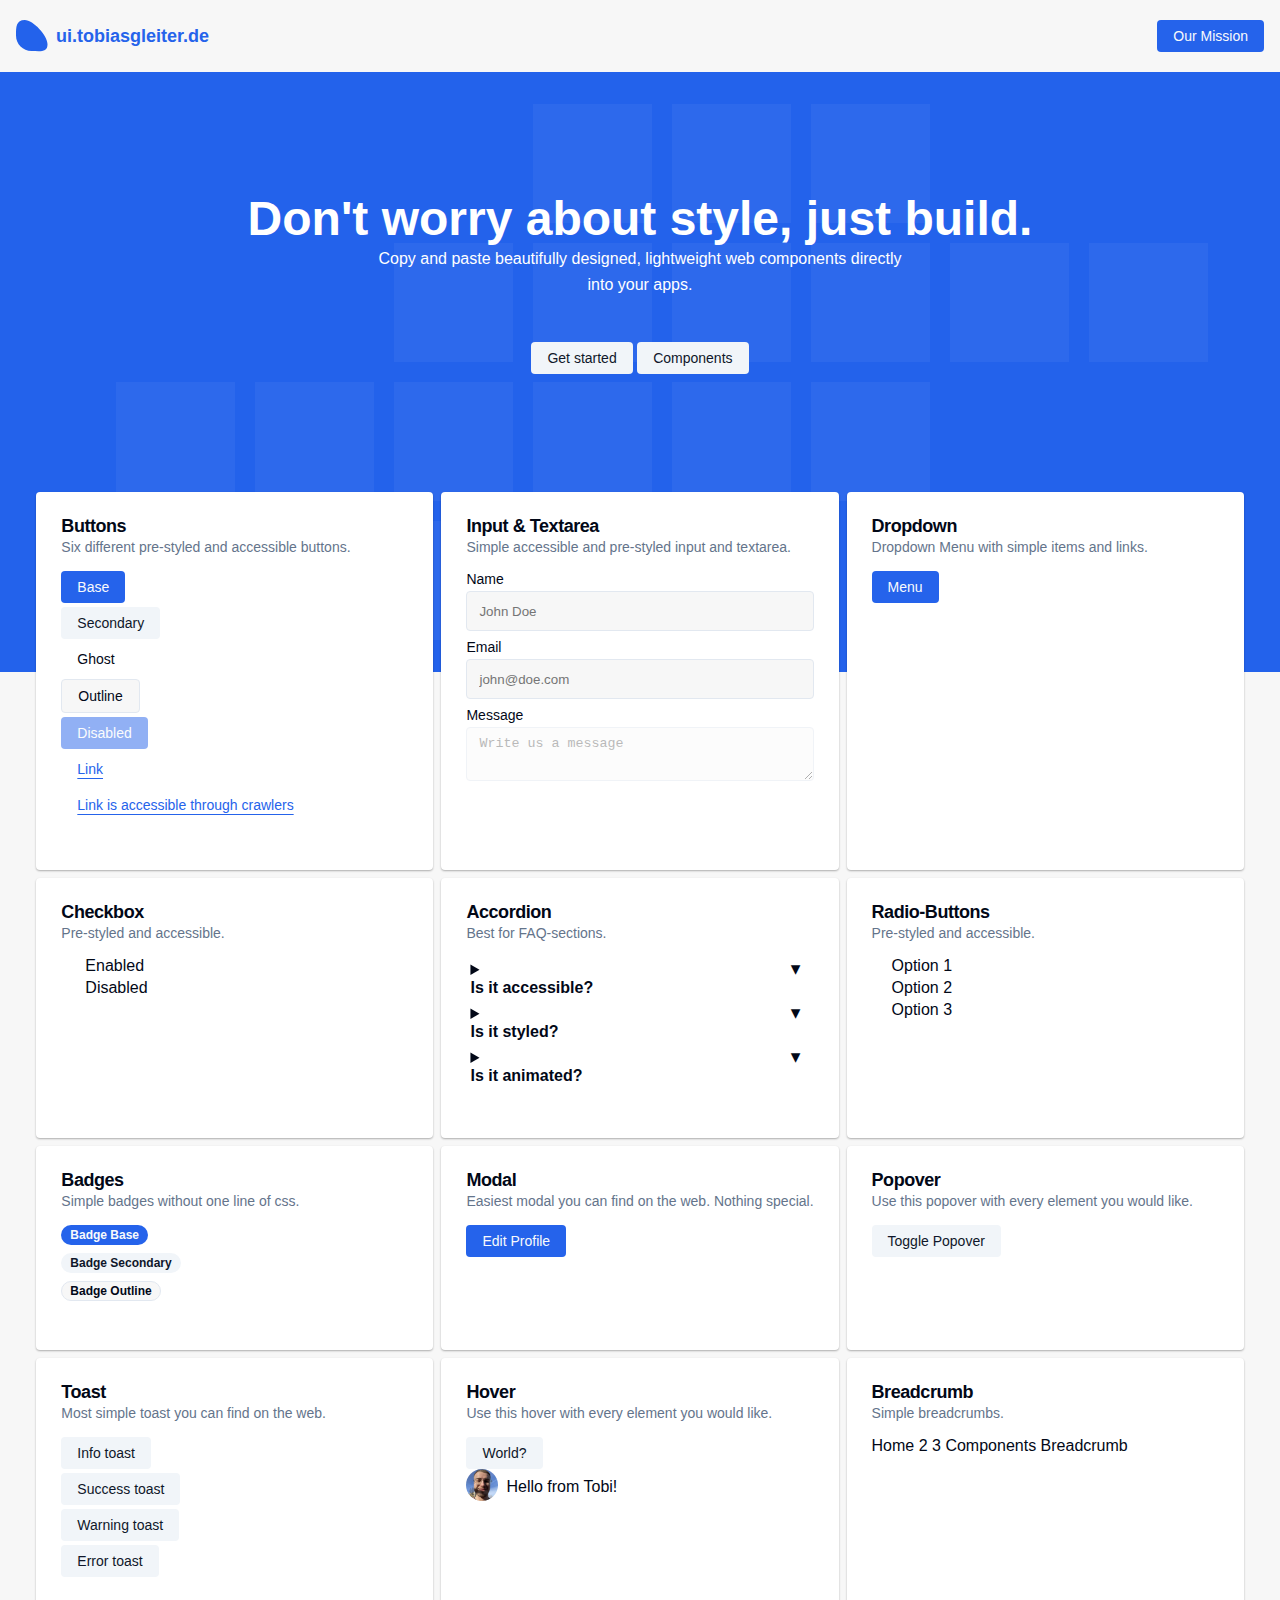
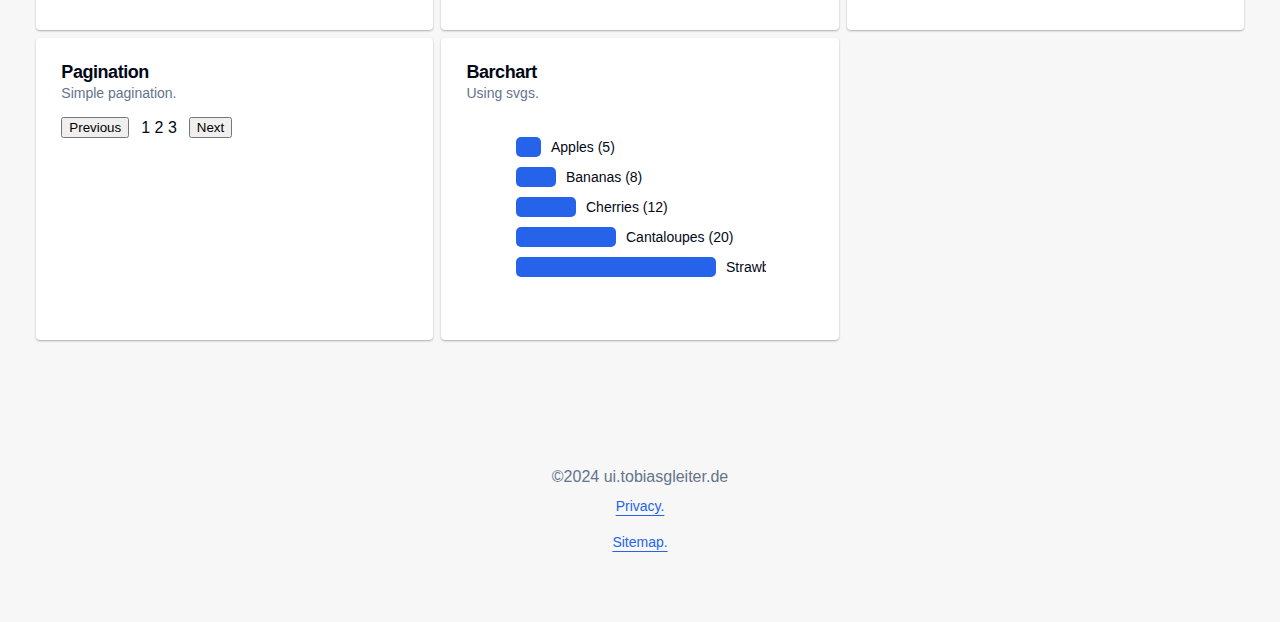
==== commit 2de877d7: "chore: bar chart" ====
--- a/index.html
+++ b/index.html
@@ -214,7 +214,7 @@
             <div slot="header">Barchart</div>
             <div slot="description">Using svgs.</div>
             <div slot="content">
-              <bar-chart size="400">
+              <bar-chart size="300">
                 <bar-item value="5">Apples</bar-item>
                 <bar-item value="8">Bananas</bar-item>
                 <bar-item value="12">Cherries</bar-item>
